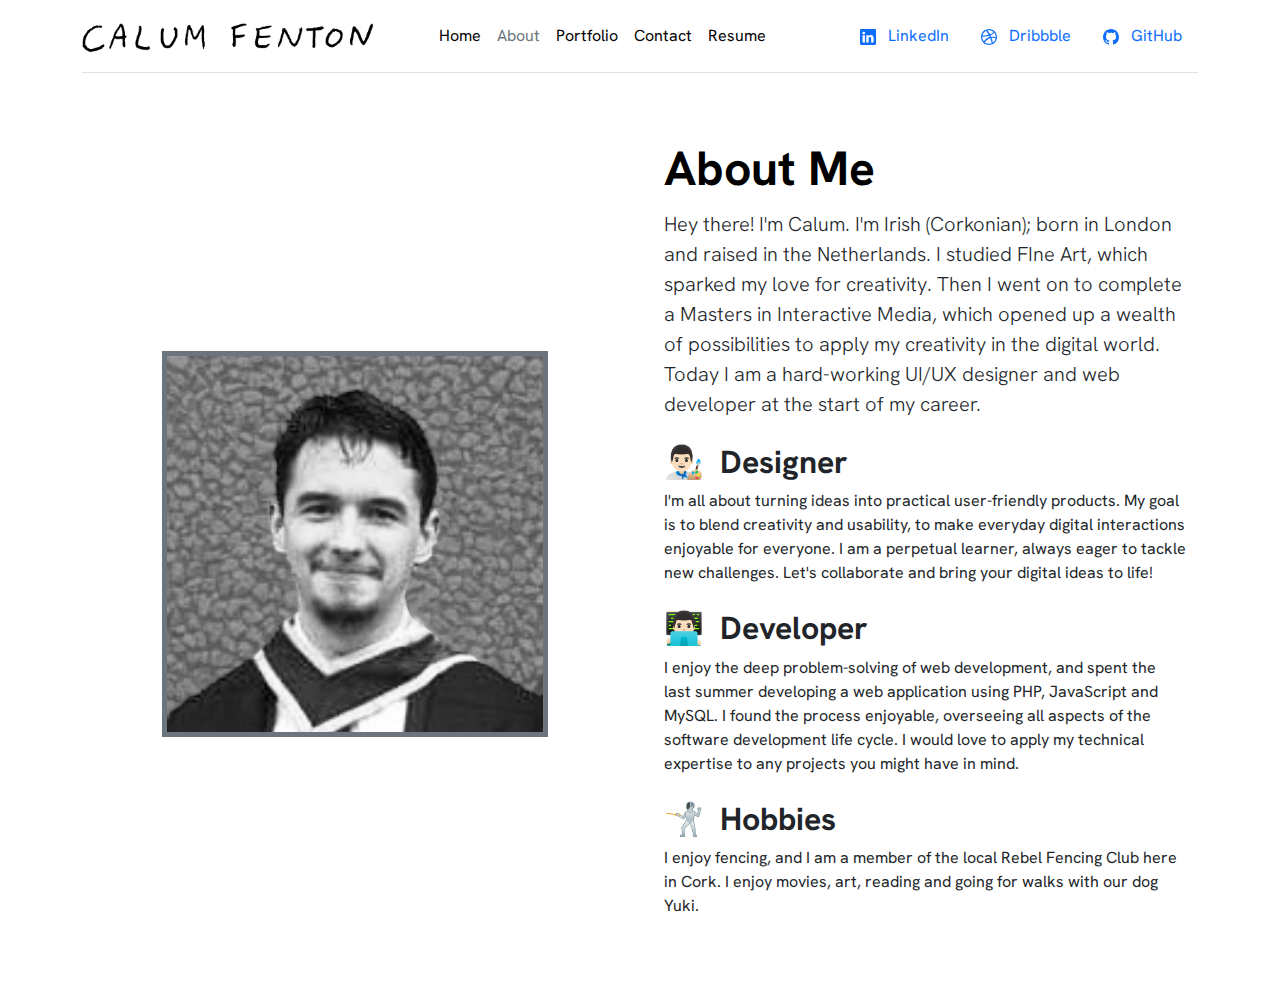
==== about/index.html @ f4a14f97 "Added rules to .gitignore file" ====
<!DOCTYPE html>
<html lang="en">
<head>
    <meta charset="UTF-8">
    <meta name="viewport" content="width=device-width, initial-scale=1.0">
    <title>Calum Fenton - UX Designer and Front-end Developer</title>
    <!-- Favicon -->
    <link rel="icon" type="image/x-icon" href="../assets/favicon/favicon.ico">
    <!-- Web App Manifest Favicon -->
    <link rel="manifest" href="../assets/favicon/site.webmanifest">
    <!-- bootstrap and CSS -->
    <link rel="stylesheet" href="../css/bootstrap.min.css">
    <link rel="stylesheet" href="../css/bootstrap-grid.min.css">
    <link rel="stylesheet" href="../css/portfolio.css">
    <link rel="stylesheet" href="https://fonts.googleapis.com/css?family=Hanken+Grotesk">
    <style>
        body{
            font-family: 'Hanken Grotesk', Helvetica, sans-serif;
        }
    </style>
    <!-- SEO -->
    <meta name="description" content="I am Calum Fenton, a designer and front-end developer based in Cork, Ireland. Explore my portfolio and learn more about my skills and projects.">
    <link rel="canonical" href="https://www.calumfenton.com">
    <meta name="robots" content="index, follow">

</head>
<body>
    <div class="container">
        <header class="d-flex flex-wrap align-items-center justify-content-center justify-content-md-between py-3 mb-4 border-bottom">
            <div class="col-md-3 mb-2 mb-md-0">
                <a href="../index.html" class="d-flex align-items-center mb-3 mb-md-0 me-md-auto link-body-emphasis text-decoration-none" id="logo-link">
                    <!-- <img class="bi me-2" height="50" src="./assets/logo/portfolio_logo_black.png" alt="Portfolio website Logo" /> -->
                    <img class="bi me-2 mt-1" height="30" src="../assets/images/signature.png" alt="Portfolio website Logo" />
                </a>
            </div>
      
            <ul class="nav col-auto col-md-auto mb-2 justify-content-center mb-md-0">
                <li><a href="../index.html" class="nav-link ps-3 pe-2  link-body-emphasis" id="home-link">Home</a></li>
                <li><a href="" class="nav-link px-2 text-secondary" id="about-link">About</a></li>
                <li><a href="../portfolio/index.html" class="nav-link px-2 link-body-emphasis" id="portfolio-link">Portfolio</a></li>
                <li><a href="../contact/index.html" class="nav-link px-2 link-body-emphasis" id="contact-link">Contact</a></li>
                <li><a href="../resume/index.html" class="nav-link ps-2 pe-3 link-body-emphasis" id="cv-link">Resume</a></li>
            </ul>

            <div class="col-auto text-end">
                <ul class="nav nav-pills align-items-center">
                    <li class="nav-item">
                        <a href="https://www.linkedin.com/in/calumfenton/" class="nav-link">
                        <svg xmlns="http://www.w3.org/2000/svg" width="16" height="16" fill="currentColor" class="bi bi-linkedin me-2" viewBox="0 0 16 16">
                            <path d="M0 1.146C0 .513.526 0 1.175 0h13.65C15.474 0 16 .513 16 1.146v13.708c0 .633-.526 1.146-1.175 1.146H1.175C.526 16 0 15.487 0 14.854V1.146zm4.943 12.248V6.169H2.542v7.225h2.401m-1.2-8.212c.837 0 1.358-.554 1.358-1.248-.015-.709-.52-1.248-1.342-1.248-.822 0-1.359.54-1.359 1.248 0 .694.521 1.248 1.327 1.248h.016zm4.908 8.212V9.359c0-.216.016-.432.08-.586.173-.431.568-.878 1.232-.878.869 0 1.216.662 1.216 1.634v3.865h2.401V9.25c0-2.22-1.184-3.252-2.764-3.252-1.274 0-1.845.7-2.165 1.193v.025h-.016a5.54 5.54 0 0 1 .016-.025V6.169h-2.4c.03.678 0 7.225 0 7.225h2.4"/>
                        </svg>
                        LinkedIn
                        </a>
                    </li>
                    <li class="nav-item">
                        <a href="https://dribbble.com/caltf" class="nav-link">
                            <svg xmlns="http://www.w3.org/2000/svg" width="16" height="16" fill="currentColor" class="bi bi-dribbble me-2" viewBox="0 0 16 16">
                                <path fill-rule="evenodd" d="M8 0C3.584 0 0 3.584 0 8s3.584 8 8 8c4.408 0 8-3.584 8-8s-3.592-8-8-8m5.284 3.688a6.802 6.802 0 0 1 1.545 4.251c-.226-.043-2.482-.503-4.755-.217-.052-.112-.096-.234-.148-.355-.139-.33-.295-.668-.451-.99 2.516-1.023 3.662-2.498 3.81-2.69zM8 1.18c1.735 0 3.323.65 4.53 1.718-.122.174-1.155 1.553-3.584 2.464-1.12-2.056-2.36-3.74-2.551-4A6.95 6.95 0 0 1 8 1.18zm-2.907.642A43.123 43.123 0 0 1 7.627 5.77c-3.193.85-6.013.833-6.317.833a6.865 6.865 0 0 1 3.783-4.78zM1.163 8.01V7.8c.295.01 3.61.053 7.02-.971.199.381.381.772.555 1.162l-.27.078c-3.522 1.137-5.396 4.243-5.553 4.504a6.817 6.817 0 0 1-1.752-4.564zM8 14.837a6.785 6.785 0 0 1-4.19-1.44c.12-.252 1.509-2.924 5.361-4.269.018-.009.026-.009.044-.017a28.246 28.246 0 0 1 1.457 5.18A6.722 6.722 0 0 1 8 14.837m3.81-1.171c-.07-.417-.435-2.412-1.328-4.868 2.143-.338 4.017.217 4.251.295a6.774 6.774 0 0 1-2.924 4.573z"/>
                            </svg>
                            Dribbble
                        </a>
                    </li>
                    <li class="nav-item">
                        <a href="https://github.com/caltfi" class="nav-link">
                            <svg xmlns="http://www.w3.org/2000/svg" width="16" height="16" fill="currentColor" class="bi bi-github me-2" viewBox="0 0 16 16">
                                <path d="M8 0C3.58 0 0 3.58 0 8c0 3.54 2.29 6.53 5.47 7.59.4.07.55-.17.55-.38 0-.19-.01-.82-.01-1.49-2.01.37-2.53-.49-2.69-.94-.09-.23-.48-.94-.82-1.13-.28-.15-.68-.52-.01-.53.63-.01 1.08.58 1.23.82.72 1.21 1.87.87 2.33.66.07-.52.28-.87.51-1.07-1.78-.2-3.64-.89-3.64-3.95 0-.87.31-1.59.82-2.15-.08-.2-.36-1.02.08-2.12 0 0 .67-.21 2.2.82.64-.18 1.32-.27 2-.27.68 0 1.36.09 2 .27 1.53-1.04 2.2-.82 2.2-.82.44 1.1.16 1.92.08 2.12.51.56.82 1.27.82 2.15 0 3.07-1.87 3.75-3.65 3.95.29.25.54.73.54 1.48 0 1.07-.01 1.93-.01 2.2 0 .21.15.46.55.38A8.012 8.012 0 0 0 16 8c0-4.42-3.58-8-8-8"/>
                            </svg>
                            GitHub
                        </a>
                    </li>
                </ul>
            </div>
        </header>
    </div>

    <div class="container col-xxl-8 px-4">
        <div class="row flex-lg-row align-items-center g-5 py-5">
            <div class="col-10 col-sm-8 col-lg-6">
                <img src="../assets/images/profilebw.png" class="d-block mx-lg-auto img-fluid border border-5 border-secondary" alt="me">
            </div>
            <div class="col-lg-6">
                <h1 class="display-5 fw-bold text-body-emphasis lh-1 mb-3">About Me</h1>
                <p class="lead mb-4">Hey there! I'm Calum. I'm Irish (Corkonian); born in London and raised in the Netherlands. I studied FIne Art, which sparked my love for creativity. Then I went on to complete a Masters in Interactive Media, which opened up a wealth of possibilities to apply my creativity in the digital world. Today I am a hard-working UI/UX designer and web developer at the start of my career.</p>
                <h2 class="text-body fw-bold"><span class="me-3">👨🏻‍🎨</span>Designer</h2>
                <p class="mb-4">I'm all about turning ideas into practical user-friendly products. My goal is to blend creativity and usability, to make everyday digital interactions enjoyable for everyone. I am a perpetual learner, always eager to tackle new challenges. Let's collaborate and bring your digital ideas to life!</p>
                <h2 class="text-body fw-bold"><span class="me-3">👨🏻‍💻</span>Developer</h2>
                <p class="mb-4">I enjoy the deep problem-solving of web development, and spent the last summer developing a web application using PHP, JavaScript and MySQL. I found the process enjoyable, overseeing all aspects of the software development life cycle. I would love to apply my technical expertise to any projects you might have in mind.</p>
                <h2 class="text-body fw-bold"><span class="me-3">🤺</span>Hobbies</h2>
                <p class="mb-4">I enjoy fencing, and I am a member of the local Rebel Fencing Club here in Cork. I enjoy movies, art, reading and going for walks with our dog Yuki.</p>    
            </div>
        </div>
      </div>

    <!-- bootstrap -->
    <script src="../js/bootstrap.min.js"></script>
    <script src="../js/bootstrap.bundle.min.js"></script>
</body>
</html>
---- css/portfolio.css ----
body{
    font-family: 'Hanken Grotesk', Helvetica, sans-serif;
}

.portfolio-card{
    cursor: pointer;
    transition: all 0.5s ease;
    max-width: 900px;
    height: 250px;
}
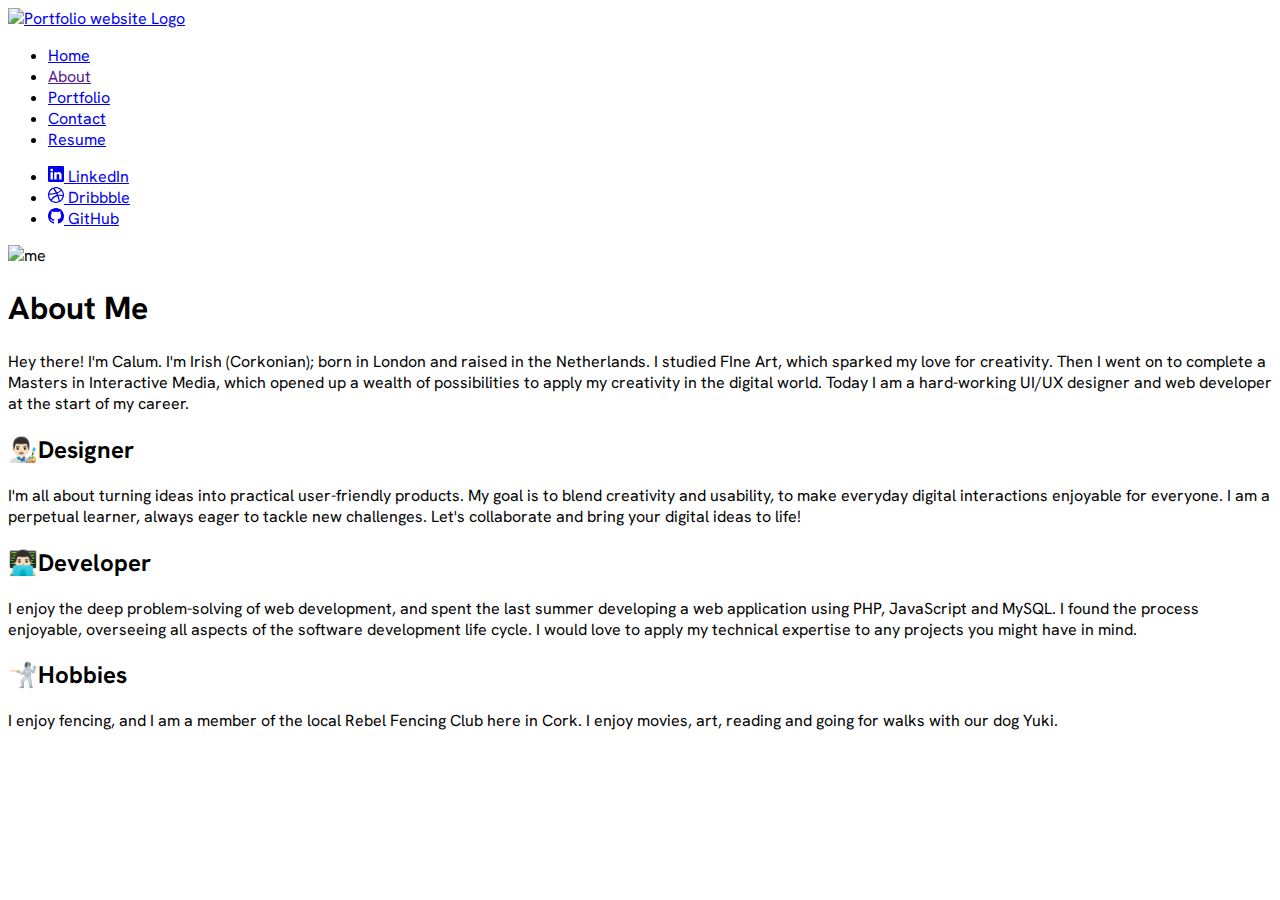
==== commit 6fe947d8: "changed canonical links" ====
--- a/about/index.html
+++ b/about/index.html
@@ -19,10 +19,11 @@
         }
     </style>
     <!-- SEO -->
-    <meta name="description" content="I am Calum Fenton, a designer and front-end developer based in Cork, Ireland. Explore my portfolio and learn more about my skills and projects.">
-    <link rel="canonical" href="https://www.calumfenton.com">
     <meta name="robots" content="index, follow">
-
+    <meta property="og:title" content="Calum Fenton - UX Designer and Front-end Developer">
+    <meta property="og:description" content="Hi, I'm Calum! A designer and front-end developer based in Cork, Ireland. Explore my portfolio and learn more about my skills and projects.">
+    <meta property="og:image" content="https://www.calumfenton.com/assets/images/laptop.png">
+    <link rel="canonical" href="https://www.calumfenton.com/about">
 </head>
 <body>
     <div class="container">
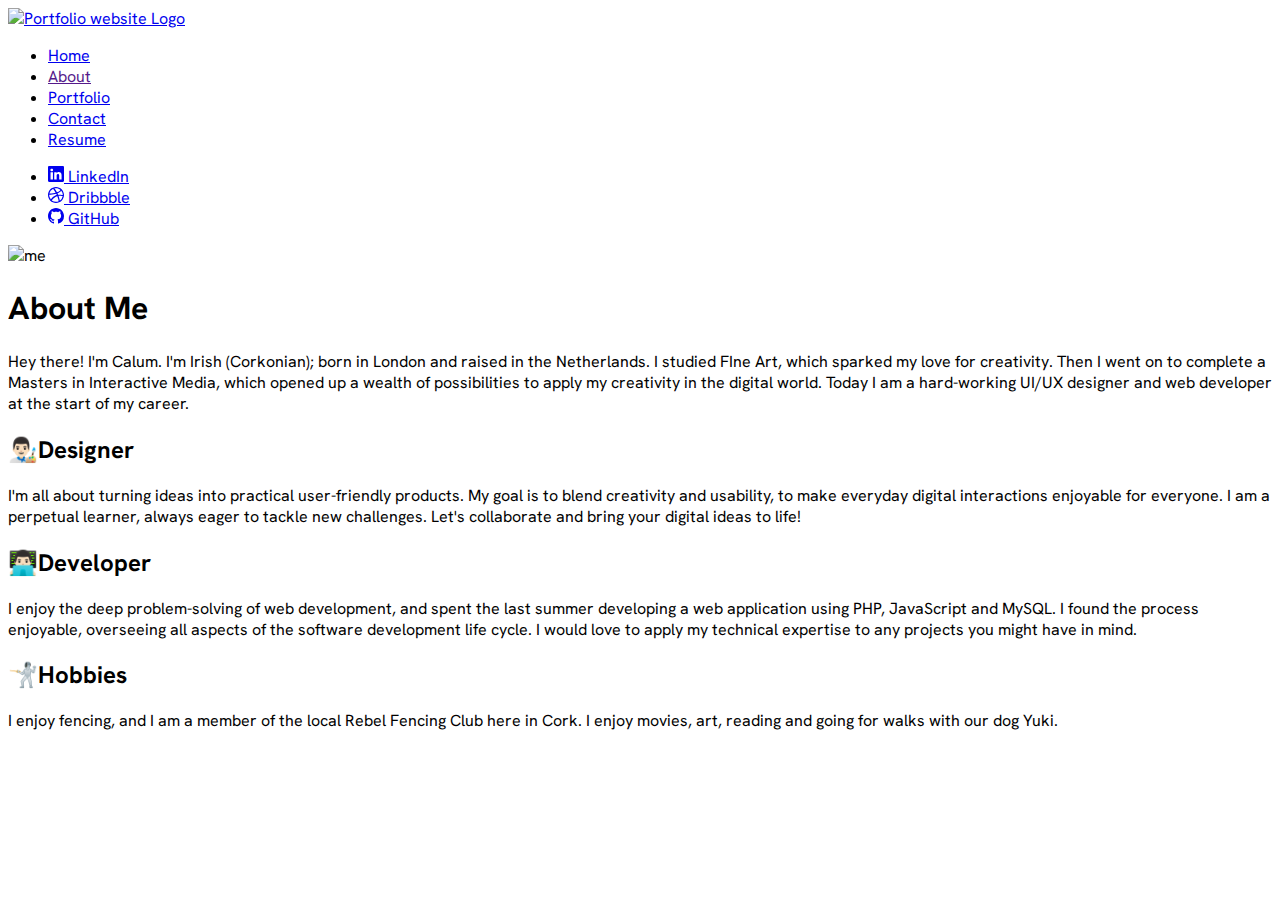
==== commit a10b01a0: "Updated about me page" ====
--- a/about/index.html
+++ b/about/index.html
@@ -17,6 +17,17 @@
         body{
             font-family: 'Hanken Grotesk', Helvetica, sans-serif;
         }
+        #profile-pic{
+            transition: all 0.5s ease-in-out;
+            max-height: 400px;
+        }
+        #profile-pic:hover{
+            box-shadow: 11px 20px 21px -4px rgba(0,0,0,0.65);
+            -webkit-box-shadow: 11px 20px 21px -4px rgba(0,0,0,0.65);
+            -moz-box-shadow: 11px 20px 21px -4px rgba(0,0,0,0.65);
+            transform: rotate(10deg);
+            max-height: 500px;
+        }
     </style>
     <!-- SEO -->
     <meta name="robots" content="index, follow">
@@ -30,8 +41,7 @@
         <header class="d-flex flex-wrap align-items-center justify-content-center justify-content-md-between py-3 mb-4 border-bottom">
             <div class="col-md-3 mb-2 mb-md-0">
                 <a href="../index.html" class="d-flex align-items-center mb-3 mb-md-0 me-md-auto link-body-emphasis text-decoration-none" id="logo-link">
-                    <!-- <img class="bi me-2" height="50" src="./assets/logo/portfolio_logo_black.png" alt="Portfolio website Logo" /> -->
-                    <img class="bi me-2 mt-1" height="30" src="../assets/images/signature.png" alt="Portfolio website Logo" />
+                    <img class="bi me-2 mt-1" height="30px" src="../assets/images/signature.png" alt="Portfolio website Logo" />
                 </a>
             </div>
       
@@ -77,7 +87,7 @@
     <div class="container col-xxl-8 px-4">
         <div class="row flex-lg-row align-items-center g-5 py-5">
             <div class="col-10 col-sm-8 col-lg-6">
-                <img src="../assets/images/profilebw.png" class="d-block mx-lg-auto img-fluid border border-5 border-secondary" alt="me">
+                <img src="../assets/images/profile.png" id="profile-pic" class="d-block mx-lg-auto img-fluid" alt="me">
             </div>
             <div class="col-lg-6">
                 <h1 class="display-5 fw-bold text-body-emphasis lh-1 mb-3">About Me</h1>
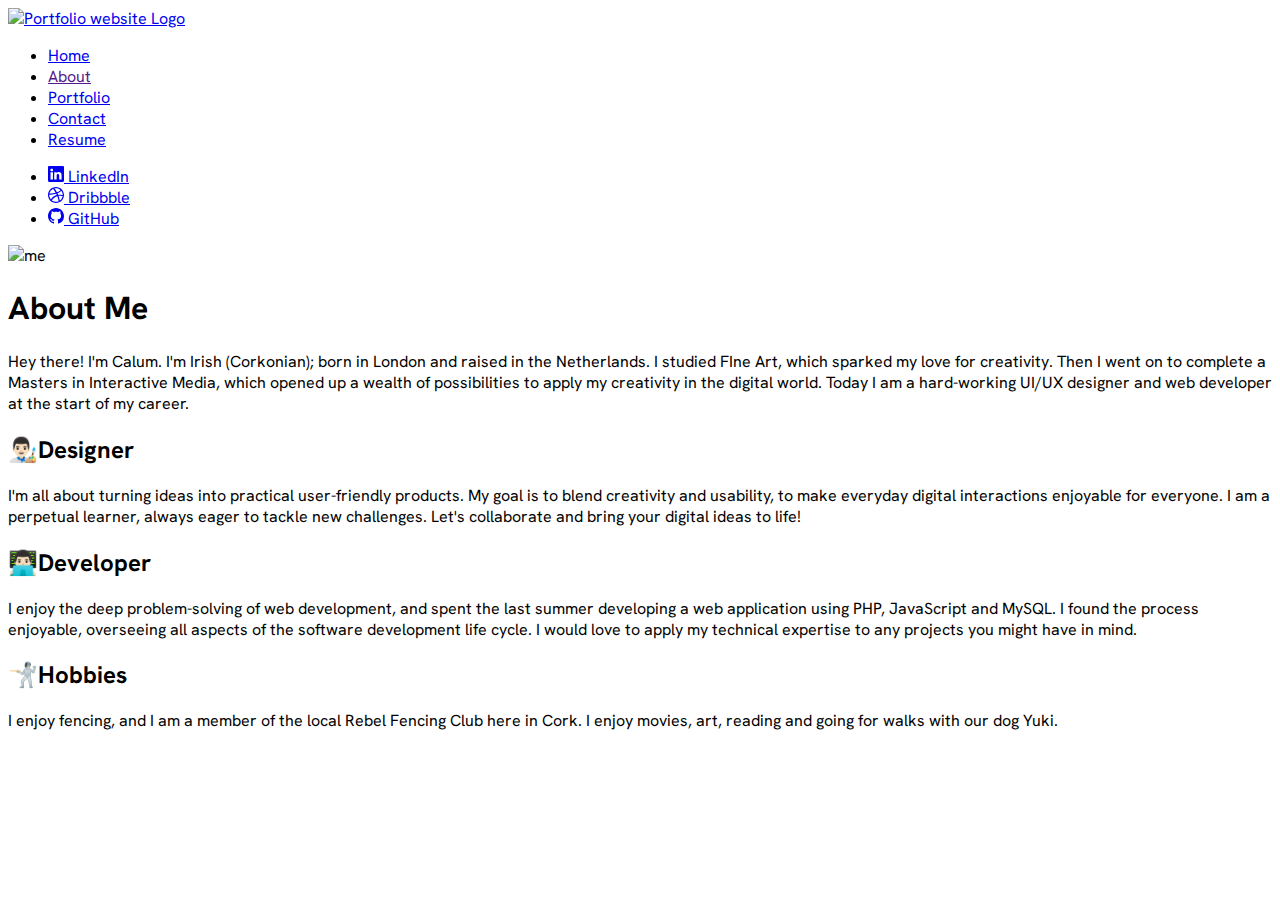
==== commit 5f10d4db: "Fixed css style conficts, changed portfolio cards" ====
--- a/about/index.html
+++ b/about/index.html
@@ -13,22 +13,6 @@
     <link rel="stylesheet" href="../css/bootstrap-grid.min.css">
     <link rel="stylesheet" href="../css/portfolio.css">
     <link rel="stylesheet" href="https://fonts.googleapis.com/css?family=Hanken+Grotesk">
-    <style>
-        body{
-            font-family: 'Hanken Grotesk', Helvetica, sans-serif;
-        }
-        #profile-pic{
-            transition: all 0.5s ease-in-out;
-            max-height: 400px;
-        }
-        #profile-pic:hover{
-            box-shadow: 11px 20px 21px -4px rgba(0,0,0,0.65);
-            -webkit-box-shadow: 11px 20px 21px -4px rgba(0,0,0,0.65);
-            -moz-box-shadow: 11px 20px 21px -4px rgba(0,0,0,0.65);
-            transform: rotate(10deg);
-            max-height: 500px;
-        }
-    </style>
     <!-- SEO -->
     <meta name="robots" content="index, follow">
     <meta property="og:title" content="Calum Fenton - UX Designer and Front-end Developer">
--- a/css/portfolio.css
+++ b/css/portfolio.css
@@ -4,7 +4,23 @@
 
 .portfolio-card{
     cursor: pointer;
-    transition: all 0.5s ease;
-    max-width: 900px;
-    height: 250px;
+    transition: all 0.5s ease-in-out;
 }
+
+.portfolio-card:hover{
+    box-shadow: 11px 20px 21px -4px rgba(0,0,0,0.65);
+    -webkit-box-shadow: 11px 20px 21px -4px rgba(0,0,0,0.65);
+    -moz-box-shadow: 11px 20px 21px -4px rgba(0,0,0,0.65);
+}
+
+#profile-pic{
+    transition: all 0.5s ease-in-out;
+    max-height: 400px;
+}
+#profile-pic:hover{
+    box-shadow: 11px 20px 21px -4px rgba(0,0,0,0.65);
+    -webkit-box-shadow: 11px 20px 21px -4px rgba(0,0,0,0.65);
+    -moz-box-shadow: 11px 20px 21px -4px rgba(0,0,0,0.65);
+    transform: rotate(10deg);
+    max-height: 500px;
+}